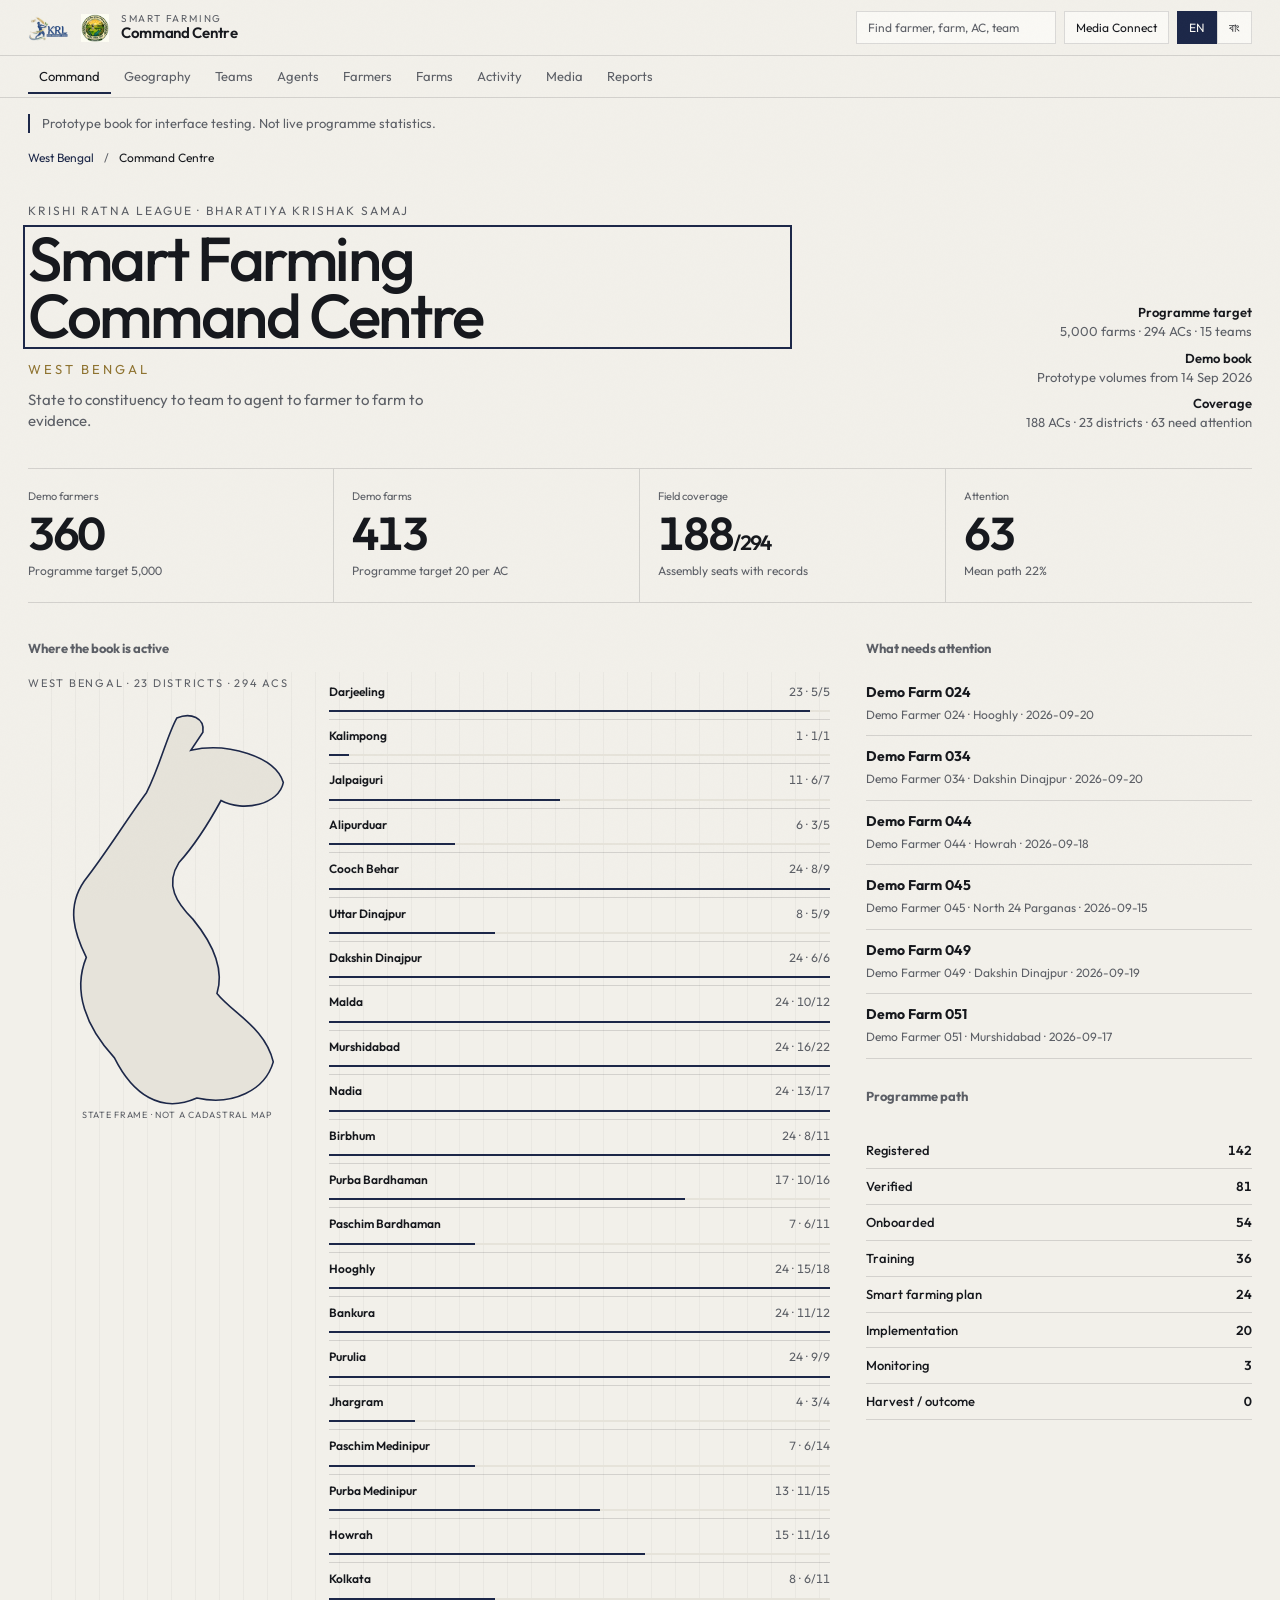
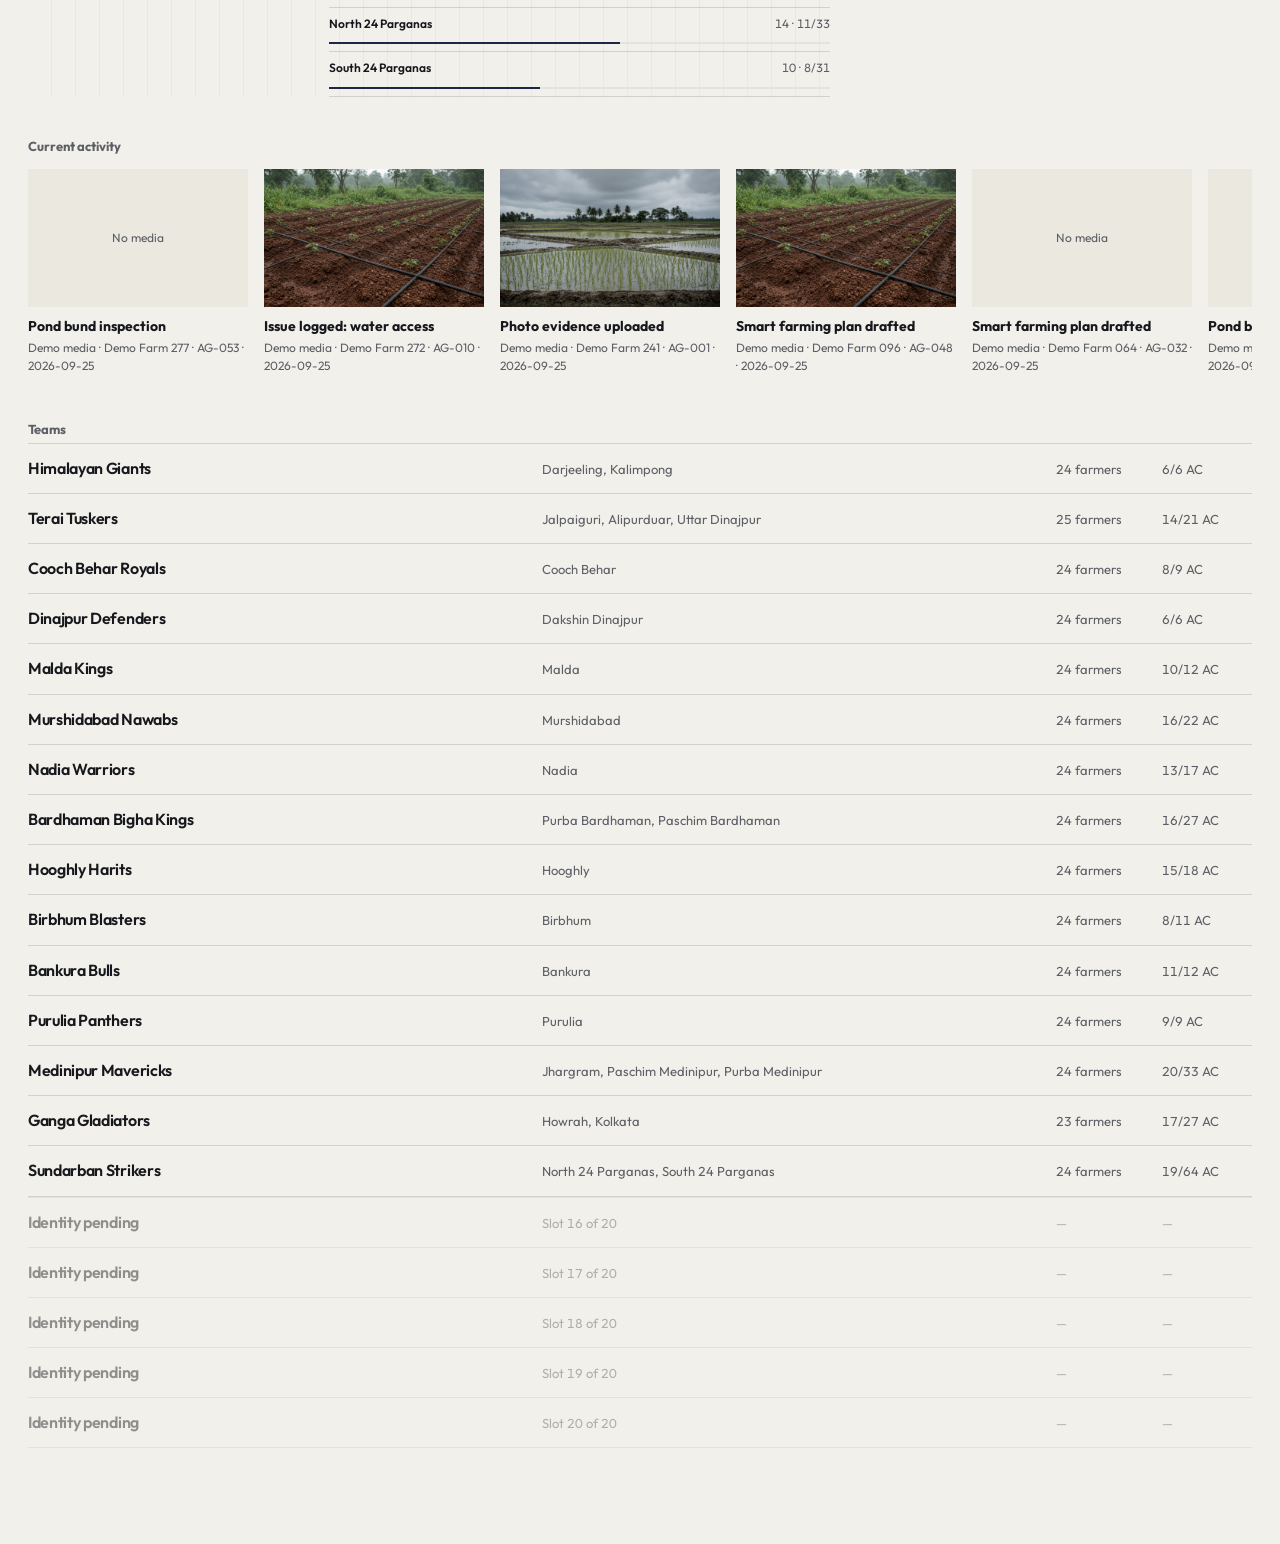
==== command.html @ 015c29ce "feat: release pk-bengal smart farming command centre Co-authored-by: Cursor <cursoragent@cursor.com>" ====
<!DOCTYPE html>
<html lang="en">
<head>
  <meta charset="utf-8">
  <meta name="viewport" content="width=device-width, initial-scale=1">
  <title>Smart Farming Command Centre · Krishi Ratna League Bengal</title>
  <meta name="description" content="Prototype command centre for the Krishi Ratna League Bengal smart farming programme. West Bengal to farm 360.">
  <link rel="canonical" href="https://krl-media-connect.vercel.app/command.html">
  <meta property="og:type" content="website">
  <meta property="og:title" content="Smart Farming Command Centre · KRL Bengal">
  <meta property="og:description" content="From West Bengal to one farm’s evidence. Prototype operational view.">
  <meta property="og:image" content="https://krl-media-connect.vercel.app/images/og.jpg">
  <link rel="stylesheet" href="command.css?v=20260925f">
</head>
<body>
  <a class="skip" href="#app">Skip to content</a>
  <div class="grain" aria-hidden="true"></div>

  <header class="top">
    <a class="brand" href="#/">
      <img src="images/krl-logo.png" alt="Krishi Ratna League Bengal">
      <img src="images/bks-seal.jpg" alt="Bharatiya Krishak Samaj">
      <span class="brand-text">
        <span class="brand-k">Smart farming</span>
        <span class="brand-t">Command Centre</span>
      </span>
    </a>
    <div class="top-tools">
      <button type="button" class="search-btn" id="open-search" data-i18n="find">Find farmer, farm, AC, team</button>
      <a class="essay-link" href="index.html" data-i18n="essay">Media Connect</a>
      <div class="lang" role="group" aria-label="Language">
        <button type="button" data-lang="en" aria-pressed="true">EN</button>
        <button type="button" data-lang="bn" aria-pressed="false">বাং</button>
      </div>
    </div>
  </header>

  <nav class="subnav" aria-label="Primary">
    <a href="#/" data-nav="command" data-i18n="command">Command</a>
    <a href="#/geo" data-nav="geo" data-i18n="geography">Geography</a>
    <a href="#/teams" data-nav="teams" data-i18n="teams">Teams</a>
    <a href="#/agents" data-nav="agents" data-i18n="agents">Agents</a>
    <a href="#/farmers" data-nav="farmers" data-i18n="farmers">Farmers</a>
    <a href="#/farms" data-nav="farms" data-i18n="farms">Farms</a>
    <a href="#/activity" data-nav="activity" data-i18n="activity">Activity</a>
    <a href="#/media" data-nav="media" data-i18n="media">Media</a>
    <a href="#/reports" data-nav="reports" data-i18n="reports">Reports</a>
  </nav>

  <p class="notice" data-i18n="notice">Prototype book for interface testing. Not live programme statistics.</p>
  <nav class="crumb" id="crumb" aria-label="Breadcrumb"></nav>
  <main class="app" id="app"></main>

  <nav class="field-bar" aria-label="Field actions">
    <a href="#/farm/maa-ganga">Farm</a>
    <a href="#/farm/maa-ganga/journey">Next</a>
    <a href="#/farm/maa-ganga/media">Photo</a>
    <a href="#/farms?status=attention">Issue</a>
  </nav>

  <div class="overlay" id="search-overlay" hidden>
    <div class="search-box" role="dialog" aria-label="Search">
      <input id="search-input" type="search" placeholder="Farmer, farm, agent, team, AC, district" autocomplete="off">
      <ul id="search-results"></ul>
    </div>
  </div>

  <script src="command-data.js?v=20260925f"></script>
  <script src="command.js?v=20260925f"></script>
</body>
</html>
---- command.css ----
@font-face {
  font-family: Outfit;
  src: url("fonts/outfit-400.woff2") format("woff2");
  font-weight: 400;
  font-style: normal;
  font-display: swap;
}
@font-face {
  font-family: Outfit;
  src: url("fonts/outfit-500.woff2") format("woff2");
  font-weight: 500;
  font-style: normal;
  font-display: swap;
}
@font-face {
  font-family: Outfit;
  src: url("fonts/outfit-600.woff2") format("woff2");
  font-weight: 600;
  font-style: normal;
  font-display: swap;
}
@font-face {
  font-family: Outfit;
  src: url("fonts/outfit-700.woff2") format("woff2");
  font-weight: 700;
  font-style: normal;
  font-display: swap;
}
@font-face {
  font-family: "Noto Sans Bengali";
  src: url("fonts/noto-sans-bengali-400.woff2") format("woff2");
  font-weight: 400;
  font-style: normal;
  font-display: swap;
}
@font-face {
  font-family: "Noto Sans Bengali";
  src: url("fonts/noto-sans-bengali-600.woff2") format("woff2");
  font-weight: 600;
  font-style: normal;
  font-display: swap;
}
@font-face {
  font-family: "Noto Sans Bengali";
  src: url("fonts/noto-sans-bengali-700.woff2") format("woff2");
  font-weight: 700;
  font-style: normal;
  font-display: swap;
}

/* Colour system: navy identity, ink hierarchy, wheat as rare emphasis.
   Green is a status token only. The layout must hold if --ok is removed. */
:root {
  --ink: #16181d;
  --ink-2: #2c2f38;
  --paper: #f2f0ea;
  --paper-2: #e6e3da;
  --surface: #faf9f5;
  --navy: #1c2748;
  --navy-2: #2f3d6a;
  --wheat: #8f7330;
  --mute: #5c5f66;
  --line: rgba(22, 24, 29, 0.14);
  --ok: #2c4034;
  --warn: #7d5720;
  --alert: #7a3224;
  --info: #1c2748;
  --radius: 2px;
  --nav: 56px;
  --sub: 42px;
  --ease: cubic-bezier(0.32, 0.72, 0, 1);
  --z-nav: 20;
  --z-sub: 18;
  --z-overlay: 30;
  --z-grain: 40;
}

* { box-sizing: border-box; margin: 0; padding: 0; }
html, body { background: var(--paper); color: var(--ink); }
html { scroll-behavior: smooth; }
body {
  font-family: Outfit, system-ui, sans-serif;
  font-weight: 400;
  line-height: 1.45;
  min-height: 100dvh;
}
html[lang="bn"] body { font-family: "Noto Sans Bengali", Outfit, sans-serif; }
img, video { display: block; max-width: 100%; }
a { color: inherit; text-decoration: none; }
button, input, select { font: inherit; color: inherit; }
button { background: none; border: 0; cursor: pointer; }
:focus-visible { outline: 2px solid var(--navy); outline-offset: 3px; }

.skip {
  position: absolute;
  left: 12px;
  top: -48px;
  z-index: 50;
  padding: 8px 12px;
  background: var(--navy);
  color: var(--surface);
}
.skip:focus { top: 12px; }

.grain {
  position: fixed;
  inset: 0;
  z-index: var(--z-grain);
  pointer-events: none;
  opacity: 0.035;
  background-image: url("data:image/svg+xml;utf8,<svg xmlns='http://www.w3.org/2000/svg' width='160' height='160'><filter id='n'><feTurbulence type='fractalNoise' baseFrequency='.8' numOctaves='2' stitchTiles='stitch'/></filter><rect width='100%' height='100%' filter='url(%23n)' opacity='.5'/></svg>");
}

.top {
  position: sticky;
  top: 0;
  z-index: var(--z-nav);
  height: var(--nav);
  display: flex;
  align-items: center;
  justify-content: space-between;
  gap: 16px;
  padding: 0 28px;
  background: var(--paper);
  border-bottom: 1px solid var(--line);
}
.brand {
  display: flex;
  align-items: center;
  gap: 12px;
  min-width: 0;
}
.brand img { height: 28px; width: auto; }
.brand img:first-of-type { height: 26px; }
.brand-text { display: flex; flex-direction: column; line-height: 1.05; }
.brand-k { font-size: 10px; letter-spacing: 0.18em; text-transform: uppercase; color: var(--mute); }
.brand-t { font-size: 15px; font-weight: 600; letter-spacing: -0.02em; }
.top-tools { display: flex; align-items: center; gap: 8px; }
.search-btn, .lang button, .essay-link {
  padding: 7px 11px;
  border: 1px solid var(--line);
  background: var(--surface);
  font-size: 12px;
}
.search-btn { min-width: 200px; text-align: left; color: var(--mute); }
.lang { display: flex; }
.lang button[aria-pressed="true"] {
  background: var(--navy);
  color: var(--surface);
  border-color: var(--navy);
}

.subnav {
  position: sticky;
  top: var(--nav);
  z-index: var(--z-sub);
  height: var(--sub);
  display: flex;
  align-items: center;
  gap: 2px;
  padding: 0 28px;
  overflow-x: auto;
  background: var(--paper);
  border-bottom: 1px solid var(--line);
}
.subnav a {
  flex: 0 0 auto;
  padding: 8px 11px;
  font-size: 13px;
  color: var(--mute);
}
.subnav a[aria-current="page"] {
  color: var(--ink);
  box-shadow: inset 0 -2px 0 var(--navy);
}

.crumb {
  display: flex;
  flex-wrap: wrap;
  gap: 6px 10px;
  padding: 16px 28px 0;
  font-size: 12px;
  color: var(--mute);
}
.crumb a { color: var(--navy); }
.crumb span[aria-current="page"] { color: var(--ink); }

.notice {
  margin: 16px 28px 0;
  padding: 0 0 0 12px;
  border-left: 2px solid var(--navy);
  font-size: 13px;
  color: var(--mute);
}

.app { padding: 8px 28px 96px; max-width: 1440px; margin: 0 auto; }

.mast {
  display: grid;
  grid-template-columns: 1.4fr 0.8fr;
  gap: 32px;
  align-items: end;
  padding: 28px 0 8px;
}
.mast h1 {
  font-size: clamp(36px, 5.4vw, 62px);
  font-weight: 500;
  letter-spacing: -0.038em;
  line-height: 0.92;
}
.mast-k {
  font-size: 12px;
  letter-spacing: 0.16em;
  text-transform: uppercase;
  color: var(--mute);
  margin-bottom: 10px;
}
.mast-place {
  margin-top: 16px;
  font-size: 13px;
  letter-spacing: 0.22em;
  text-transform: uppercase;
  color: var(--wheat);
}
.mast-sub { margin-top: 10px; max-width: 42ch; color: var(--mute); font-size: 15px; }
.mast-aside {
  text-align: right;
  font-size: 13px;
  color: var(--mute);
  display: grid;
  gap: 8px;
}
.mast-aside strong { display: block; color: var(--ink); font-weight: 600; }

.scale {
  display: grid;
  grid-template-columns: repeat(4, 1fr);
  margin: 28px 0 0;
  border-top: 1px solid var(--line);
  border-bottom: 1px solid var(--line);
}
.scale a, .scale div {
  padding: 20px 18px 22px 0;
  border-right: 1px solid var(--line);
  padding-right: 18px;
  padding-left: 18px;
}
.scale a:first-child, .scale div:first-child { padding-left: 0; }
.scale a:last-child, .scale div:last-child { border-right: 0; }
.scale a:hover { color: var(--navy); }
.scale dt { font-size: 11px; color: var(--mute); margin-bottom: 8px; }
.scale dd {
  font-size: clamp(32px, 4vw, 46px);
  font-weight: 600;
  letter-spacing: -0.04em;
  font-variant-numeric: tabular-nums;
  line-height: 0.9;
}
.scale small { display: block; margin-top: 8px; font-size: 12px; color: var(--mute); }

.ops {
  display: grid;
  grid-template-columns: 1.35fr 0.65fr;
  gap: 36px;
  margin-top: 36px;
}
.sec-title {
  font-size: 13px;
  color: var(--mute);
  margin-bottom: 14px;
}

.geo-plate {
  display: grid;
  grid-template-columns: 0.72fr 1.28fr;
  gap: 20px;
  align-items: start;
  min-height: 420px;
  padding-top: 4px;
  background-image:
    repeating-linear-gradient(90deg, transparent, transparent 23px, rgba(22,24,29,0.04) 23px, rgba(22,24,29,0.04) 24px);
}
.geo-land { position: sticky; top: calc(var(--nav) + var(--sub) + 16px); }
.geo-kicker {
  font-size: 11px;
  letter-spacing: 0.16em;
  text-transform: uppercase;
  color: var(--mute);
  margin-bottom: 12px;
}
.wb-sil { width: 100%; height: auto; display: block; }
.wb-sil path.land {
  fill: var(--paper-2);
  stroke: var(--navy);
  stroke-width: 1.6;
}
.wb-sil text {
  fill: var(--mute);
  font-size: 9px;
  letter-spacing: 0.08em;
  text-transform: uppercase;
}
.geo-list { list-style: none; display: grid; gap: 0; }
.geo-list a {
  display: grid;
  grid-template-columns: 1fr 72px;
  gap: 10px;
  align-items: center;
  padding: 7px 0;
  border-bottom: 1px solid var(--line);
  font-size: 12px;
}
.geo-list a:hover strong { color: var(--navy); }
.geo-list strong { font-weight: 600; }
.geo-list em { font-style: normal; color: var(--mute); font-variant-numeric: tabular-nums; text-align: right; }
.dens {
  grid-column: 1 / -1;
  height: 2px;
  background: var(--paper-2);
}
.dens i { display: block; height: 100%; background: var(--navy); }

.attn { list-style: none; }
.attn li { padding: 10px 0; border-bottom: 1px solid var(--line); }
.attn a { display: block; }
.attn strong { display: block; font-size: 14px; }
.attn span { font-size: 12px; color: var(--mute); }

.path { list-style: none; margin-top: 28px; }
.path li {
  display: grid;
  grid-template-columns: 1fr auto;
  gap: 12px;
  padding: 8px 0;
  border-bottom: 1px solid var(--line);
  font-size: 13px;
}
.path b { font-weight: 500; }
.path em { font-style: normal; font-variant-numeric: tabular-nums; font-weight: 600; }

.rail { margin-top: 40px; }
.film {
  display: grid;
  grid-auto-flow: column;
  grid-auto-columns: minmax(220px, 260px);
  gap: 16px;
  overflow-x: auto;
  padding-bottom: 6px;
  scroll-snap-type: x mandatory;
}
.act { scroll-snap-align: start; }
.act img, .act .ph {
  width: 100%;
  aspect-ratio: 16 / 10;
  object-fit: cover;
  background: var(--paper-2);
  filter: saturate(0.86) contrast(1.05);
}
.act .ph {
  display: grid;
  place-items: center;
  color: var(--mute);
  font-size: 12px;
}
.act-body { padding: 10px 0 0; }
.act-body strong { display: block; font-size: 14px; line-height: 1.3; }
.act-body p { margin-top: 4px; font-size: 12px; color: var(--mute); }

.register { margin-top: 40px; }
.register .sec-title { margin-bottom: 4px; }
.reg-row {
  display: grid;
  grid-template-columns: 1.4fr 1.4fr 90px 90px;
  gap: 16px;
  align-items: baseline;
  padding: 13px 0;
  border-bottom: 1px solid var(--line);
}
.reg-row:first-of-type { border-top: 1px solid var(--line); }
.reg-row:hover b { color: var(--navy); }
.reg-row b { font-size: 16px; font-weight: 600; letter-spacing: -0.02em; }
.reg-row span, .reg-row em { font-size: 13px; color: var(--mute); font-style: normal; font-variant-numeric: tabular-nums; }
.reg-row.hold { opacity: 0.45; }

.wordmark {
  display: inline-block;
  font-size: 12px;
  font-weight: 600;
  letter-spacing: -0.01em;
  color: var(--navy);
}
.wordmark.pending { color: var(--mute); font-weight: 400; }

.filters {
  display: flex;
  flex-wrap: wrap;
  gap: 10px;
  margin: 0 0 16px;
}
.filters label { display: grid; gap: 4px; font-size: 11px; color: var(--mute); }
.filters select, .filters input {
  min-width: 140px;
  padding: 8px 10px;
  border: 1px solid var(--line);
  background: var(--surface);
  border-radius: var(--radius);
}

.table-wrap { overflow-x: auto; }
table.data {
  width: 100%;
  border-collapse: collapse;
  font-size: 13px;
}
table.data th, table.data td {
  padding: 11px 10px;
  text-align: left;
  border-bottom: 1px solid var(--line);
  vertical-align: top;
}
table.data th {
  font-size: 11px;
  font-weight: 600;
  color: var(--mute);
  background: transparent;
}
table.data a { color: var(--navy); font-weight: 600; }
.pager {
  display: flex;
  justify-content: space-between;
  align-items: center;
  gap: 12px;
  padding: 14px 0 0;
  font-size: 13px;
  color: var(--mute);
}
.pager button {
  padding: 8px 12px;
  border: 1px solid var(--line);
  background: var(--surface);
}
.pager button:disabled { opacity: 0.35; cursor: default; }

.ident { padding: 18px 0 16px; }
.ident h1 {
  font-size: clamp(30px, 4.2vw, 48px);
  font-weight: 500;
  letter-spacing: -0.03em;
  line-height: 1;
}
.ident p { margin-top: 8px; color: var(--mute); }

.badge {
  display: inline-block;
  padding: 2px 0;
  font-size: 11px;
  letter-spacing: 0.08em;
  text-transform: uppercase;
  color: var(--mute);
}
.badge.ok { color: var(--ok); }
.badge.warn { color: var(--alert); }
.badge.hold { color: var(--warn); }

.ledger, .meta-grid, .scale {
  font-variant-numeric: tabular-nums;
}
.ledger {
  display: grid;
  grid-template-columns: repeat(6, 1fr);
  border-top: 1px solid var(--line);
  border-bottom: 1px solid var(--line);
}
.ledger a, .ledger div {
  padding: 16px 14px 18px;
  border-right: 1px solid var(--line);
}
.ledger a:first-child, .ledger div:first-child { padding-left: 0; }
.ledger a:last-child, .ledger div:last-child { border-right: 0; }
.ledger dt { font-size: 11px; color: var(--mute); margin-bottom: 6px; }
.ledger dd { font-size: 22px; font-weight: 600; letter-spacing: -0.03em; }

.dossier {
  display: grid;
  grid-template-columns: 1.05fr 1.15fr 0.55fr;
  gap: 28px;
  align-items: end;
  padding: 10px 0 22px;
}
.dossier-visual img {
  width: 100%;
  aspect-ratio: 16 / 10;
  object-fit: cover;
  filter: saturate(0.88) contrast(1.04);
}
.dossier h1 {
  font-size: clamp(32px, 4vw, 50px);
  font-weight: 500;
  letter-spacing: -0.035em;
  line-height: 0.94;
}
.dossier-k { font-size: 12px; letter-spacing: 0.12em; text-transform: uppercase; color: var(--mute); margin-bottom: 8px; }
.dossier-place { margin-top: 10px; font-size: 14px; color: var(--navy); font-weight: 600; }
.dossier-meta {
  display: grid;
  grid-template-columns: 1fr 1fr;
  gap: 10px 18px;
  margin-top: 18px;
}
.dossier-meta dt { font-size: 11px; color: var(--mute); }
.dossier-meta dd { font-size: 14px; font-weight: 600; }
.dossier-prog {
  text-align: right;
  border-left: 1px solid var(--line);
  padding-left: 22px;
}
.dossier-prog b {
  display: block;
  font-size: clamp(52px, 6vw, 76px);
  font-weight: 600;
  letter-spacing: -0.05em;
  line-height: 0.85;
  font-variant-numeric: tabular-nums;
}
.dossier-prog span { display: block; margin-top: 10px; color: var(--mute); font-size: 13px; }

.tabs {
  display: flex;
  gap: 2px;
  overflow-x: auto;
  margin: 8px 0 22px;
  border-bottom: 1px solid var(--line);
}
.tabs a {
  flex: 0 0 auto;
  padding: 10px 12px;
  font-size: 13px;
  color: var(--mute);
}
.tabs [aria-current="page"] {
  color: var(--ink);
  box-shadow: inset 0 -2px 0 var(--navy);
}

.narrative, .story {
  display: grid;
  grid-template-columns: 1.15fr 0.85fr;
  gap: 48px;
  margin-top: 8px;
}
.spine {
  list-style: none;
  margin: 22px 0 0;
}
.spine li {
  display: grid;
  grid-template-columns: 92px 1fr;
  gap: 18px;
  padding: 14px 0;
  border-top: 1px solid var(--line);
}
.spine h3 {
  font-size: 11px;
  letter-spacing: 0.14em;
  text-transform: uppercase;
  color: var(--mute);
  font-weight: 500;
  padding-top: 3px;
}
.spine p { font-size: 16px; line-height: 1.4; }
.spine a { color: var(--navy); font-weight: 600; }
.now { font-size: 16px; margin-bottom: 10px; }
.now.mute, .mute { color: var(--mute); font-size: 13px; }
.now-fig { margin: 16px 0 0; }
.now-fig img {
  width: 100%;
  aspect-ratio: 16 / 10;
  object-fit: cover;
  filter: saturate(0.88) contrast(1.04);
}
.now-fig figcaption { padding: 8px 0; font-size: 12px; color: var(--mute); }
.voice {
  margin-top: 22px;
  padding: 16px 0 0;
  border-top: 1px solid var(--line);
  font-size: 18px;
  line-height: 1.35;
  letter-spacing: -0.02em;
}
.q-grid {
  display: grid;
  grid-template-columns: 1fr 1fr;
  gap: 18px 24px;
}
.q-grid article { padding-bottom: 14px; border-bottom: 1px solid var(--line); }
.q-grid h3 { font-size: 12px; color: var(--mute); font-weight: 500; margin-bottom: 6px; }
.q-grid p { font-size: 15px; }

.progress {
  display: flex;
  align-items: center;
  gap: 10px;
  font-variant-numeric: tabular-nums;
}
.bar {
  flex: 1;
  height: 2px;
  background: var(--paper-2);
}
.bar > i { display: block; height: 100%; background: var(--navy); }

.journey { display: grid; gap: 0; }
.journey li {
  list-style: none;
  display: grid;
  grid-template-columns: 88px 12px 1fr;
  gap: 14px;
  padding: 0 0 20px;
}
.journey time { font-size: 12px; color: var(--mute); font-variant-numeric: tabular-nums; }
.journey i {
  width: 8px;
  height: 8px;
  margin-top: 5px;
  background: var(--paper-2);
}
.journey li[data-status="completed"] i { background: var(--ink); }
.journey li[data-status="in_progress"] i { background: var(--wheat); }
.journey li[data-status="attention"] i { background: var(--alert); }
.journey h3 { font-size: 16px; font-weight: 600; }
.journey p { margin-top: 4px; font-size: 13px; color: var(--mute); }

.smart {
  display: grid;
  grid-template-columns: 1fr 1fr;
  gap: 0 28px;
}
.smart article {
  padding: 16px 0 18px;
  border-top: 1px solid var(--line);
}
.smart h3 { font-size: 16px; font-weight: 600; }
.smart p { margin-top: 6px; font-size: 13px; color: var(--mute); }

.gallery {
  display: grid;
  grid-template-columns: 1.4fr 1fr;
  gap: 12px;
}
.gallery figure { background: var(--paper-2); }
.gallery img, .gallery video { width: 100%; aspect-ratio: 4 / 3; object-fit: cover; }
.gallery figcaption { padding: 8px 0 4px; font-size: 12px; color: var(--mute); background: transparent; }
.gallery .wide { grid-column: span 2; }
.gallery .wide img, .gallery .wide video { aspect-ratio: 16 / 9; }

.ba { display: grid; grid-template-columns: 1fr 1fr; gap: 16px; }
.ba img { width: 100%; aspect-ratio: 16 / 10; object-fit: cover; }
.ba figcaption { padding: 8px 0; font-size: 12px; color: var(--mute); }

.people {
  display: grid;
  grid-template-columns: repeat(4, 1fr);
  gap: 0;
}
.people article {
  padding: 14px 16px 16px 0;
  border-top: 1px solid var(--line);
}
.people small { display: block; font-size: 11px; color: var(--mute); margin-bottom: 4px; }
.people strong { font-size: 14px; }

.overlay {
  position: fixed;
  inset: 0;
  z-index: var(--z-overlay);
  background: rgba(22, 24, 29, 0.38);
  display: grid;
  align-items: start;
  justify-content: center;
  padding: 12vh 16px 16px;
}
.overlay[hidden] { display: none; }
.search-box {
  width: min(640px, 100%);
  background: var(--surface);
  border: 1px solid var(--line);
}
.search-box input {
  width: 100%;
  padding: 16px 18px;
  border: 0;
  border-bottom: 1px solid var(--line);
  background: transparent;
}
.search-box ul { list-style: none; max-height: 360px; overflow: auto; }
.search-box li a, .search-box .empty { display: block; padding: 10px 18px; font-size: 14px; }
.search-box li a:hover, .search-box li a:focus { background: var(--paper); }
.search-box small { color: var(--mute); margin-right: 8px; }

.state { padding: 28px 0; color: var(--mute); }
.state h2 { color: var(--ink); font-size: 20px; margin-bottom: 8px; }

.field-bar {
  display: none;
  position: fixed;
  left: 0;
  right: 0;
  bottom: 0;
  z-index: var(--z-nav);
  background: var(--navy);
  color: var(--surface);
  padding: 8px 10px calc(8px + env(safe-area-inset-bottom));
  grid-template-columns: repeat(4, 1fr);
  gap: 6px;
}
.field-bar a, .field-bar button {
  color: var(--surface);
  font-size: 11px;
  letter-spacing: 0.14em;
  text-transform: uppercase;
  min-height: 44px;
  padding: 10px 4px;
}

.ac-grid, .team-grid {
  display: grid;
  grid-template-columns: 1fr 1fr;
  gap: 0 24px;
}
.ac-grid a, .team-grid a, .ac-grid div {
  padding: 12px 0;
  border-bottom: 1px solid var(--line);
}
.ac-grid strong, .team-grid strong { display: block; font-size: 15px; }
.ac-grid span, .team-grid span { display: block; margin-top: 4px; font-size: 12px; color: var(--mute); }

.score-row { display: grid; gap: 12px; }
.score-row div { display: grid; grid-template-columns: 120px 1fr 36px; gap: 10px; align-items: center; font-size: 13px; }

.panel { background: transparent; }
.panel-head { padding: 0 0 12px; }
.panel-head h2 { font-size: 13px; font-weight: 500; color: var(--mute); }
.panel-head p { display: none; }
.pad { padding: 0; }
.split-geo { display: grid; grid-template-columns: 1.2fr 0.8fr; gap: 36px; margin-top: 28px; }
.crest, .crest-rail { display: contents; }

@media (max-width: 1100px) {
  .mast, .ops, .story, .narrative, .dossier, .geo-plate, .split-geo { grid-template-columns: 1fr; }
  .geo-land { position: static; }
  .mast-aside, .dossier-prog { text-align: left; border-left: 0; padding-left: 0; }
  .scale { grid-template-columns: 1fr 1fr; }
  .scale a:nth-child(2), .scale div:nth-child(2) { border-right: 0; }
  .ledger { grid-template-columns: 1fr 1fr 1fr; }
  .reg-row { grid-template-columns: 1fr 1fr; }
  .people { grid-template-columns: 1fr 1fr; }
}

@media (max-width: 768px) {
  .top, .subnav { padding-left: 14px; padding-right: 14px; }
  .crumb, .notice, .app { padding-left: 14px; padding-right: 14px; }
  .brand img:first-of-type { display: none; }
  .brand-k { display: none; }
  .search-btn { min-width: 0; }
  .scale, .ledger, .meta-grid, .q-grid, .smart, .ba, .gallery, .people, .ac-grid, .team-grid { grid-template-columns: 1fr; }
  .reg-row { grid-template-columns: 1fr; gap: 4px; }
  .spine li { grid-template-columns: 1fr; gap: 4px; }
  .field-bar { display: grid; }
  .app { padding-bottom: 108px; }
  .journey li { grid-template-columns: 70px 10px 1fr; }
}

@media (prefers-reduced-motion: reduce) {
  html { scroll-behavior: auto; }
}
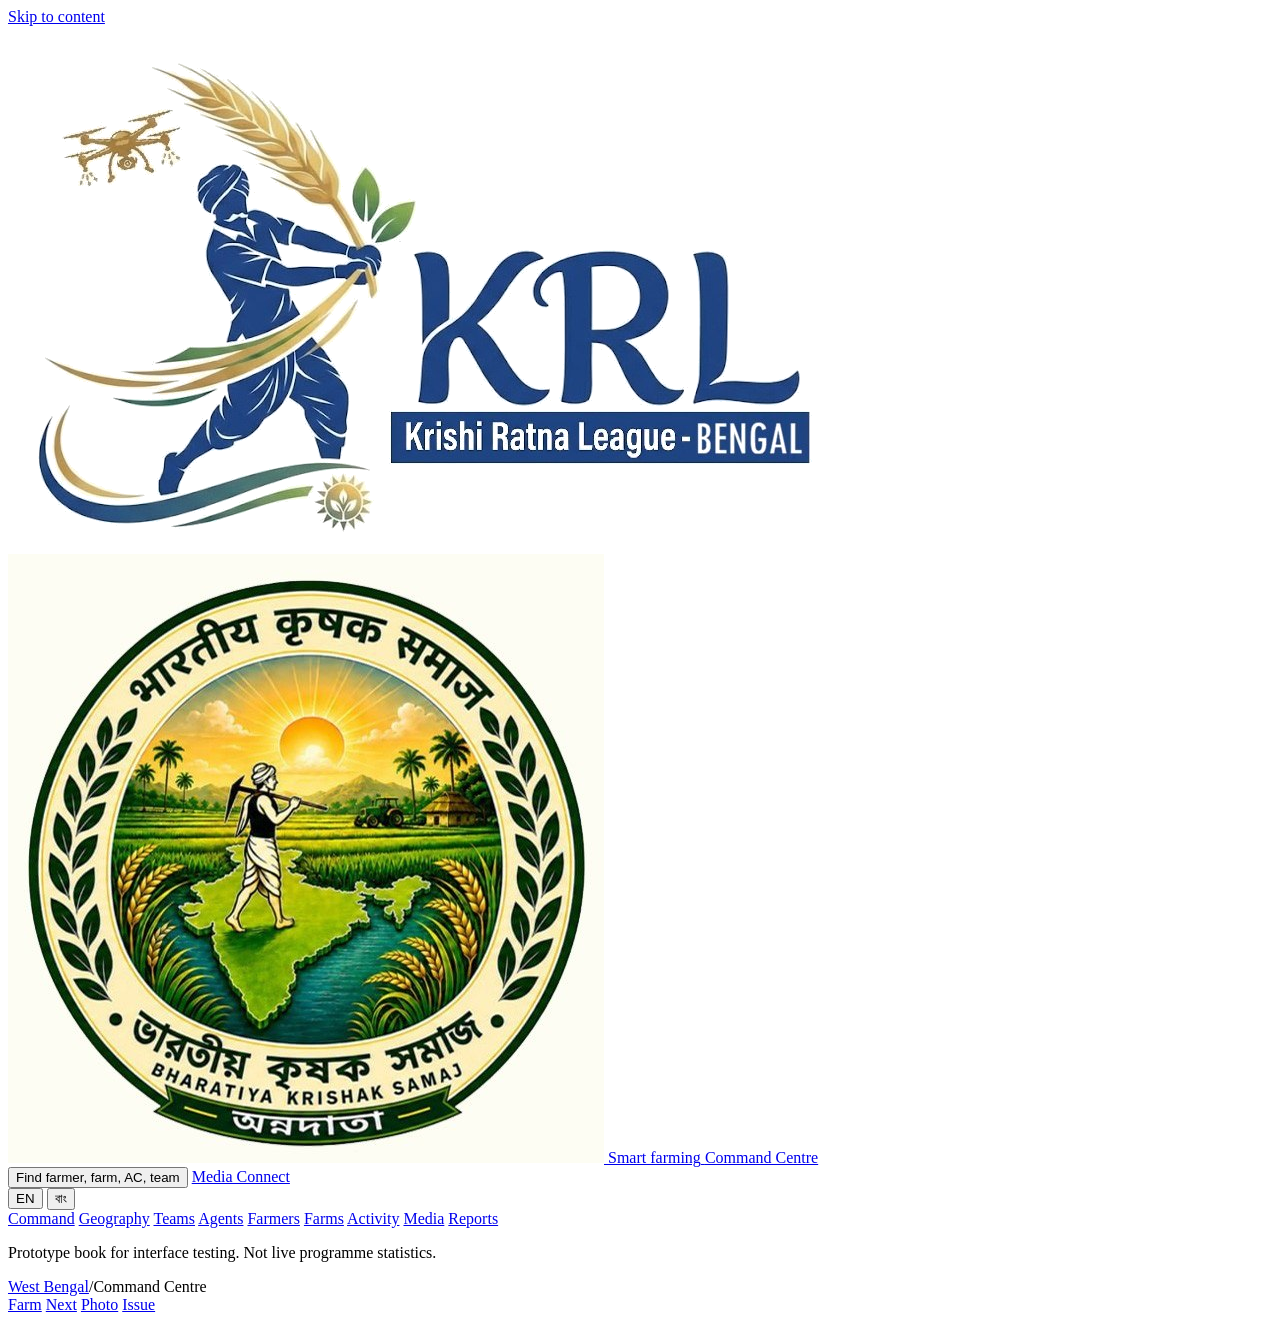
==== commit bae77d0c: "Revert "fix: accept maynaguri and farm support alias routes" This reverts commit f0e43e5be9082863926" ====
(no text change in the page or its own stylesheets)
